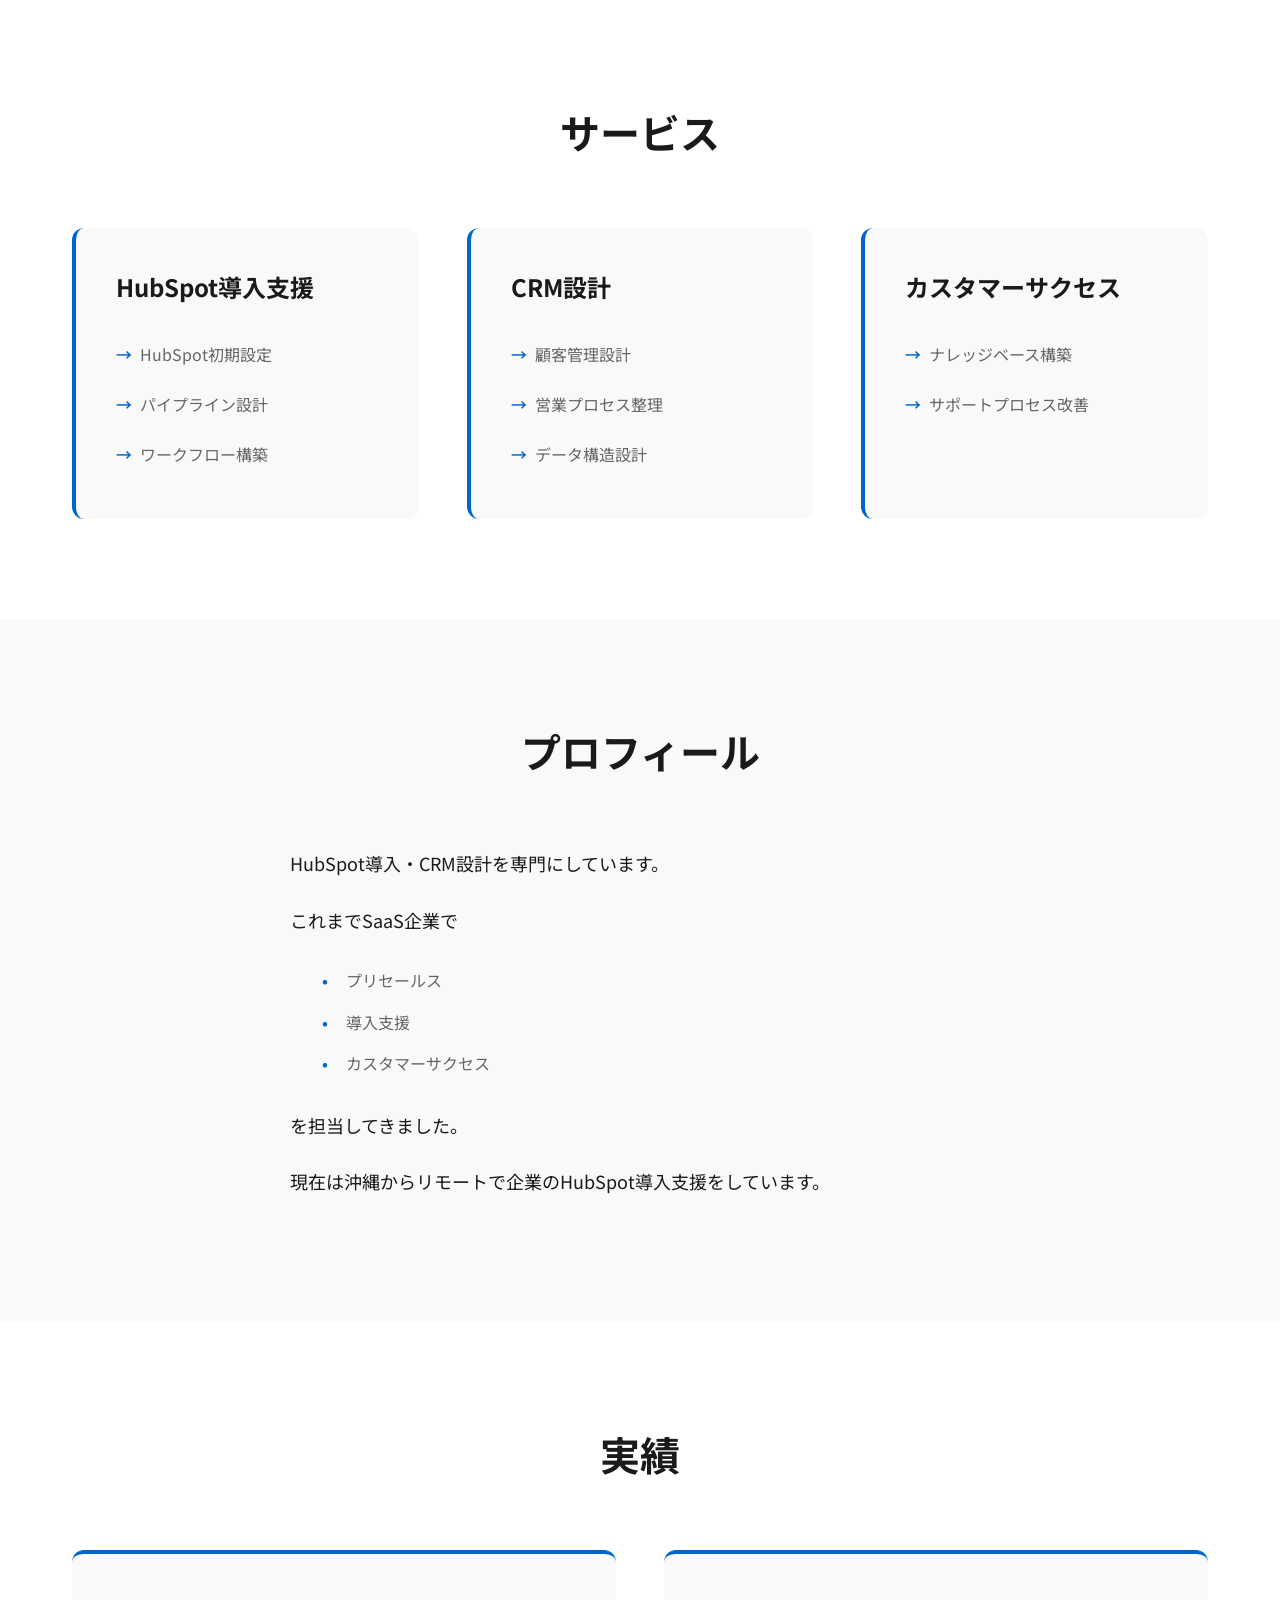
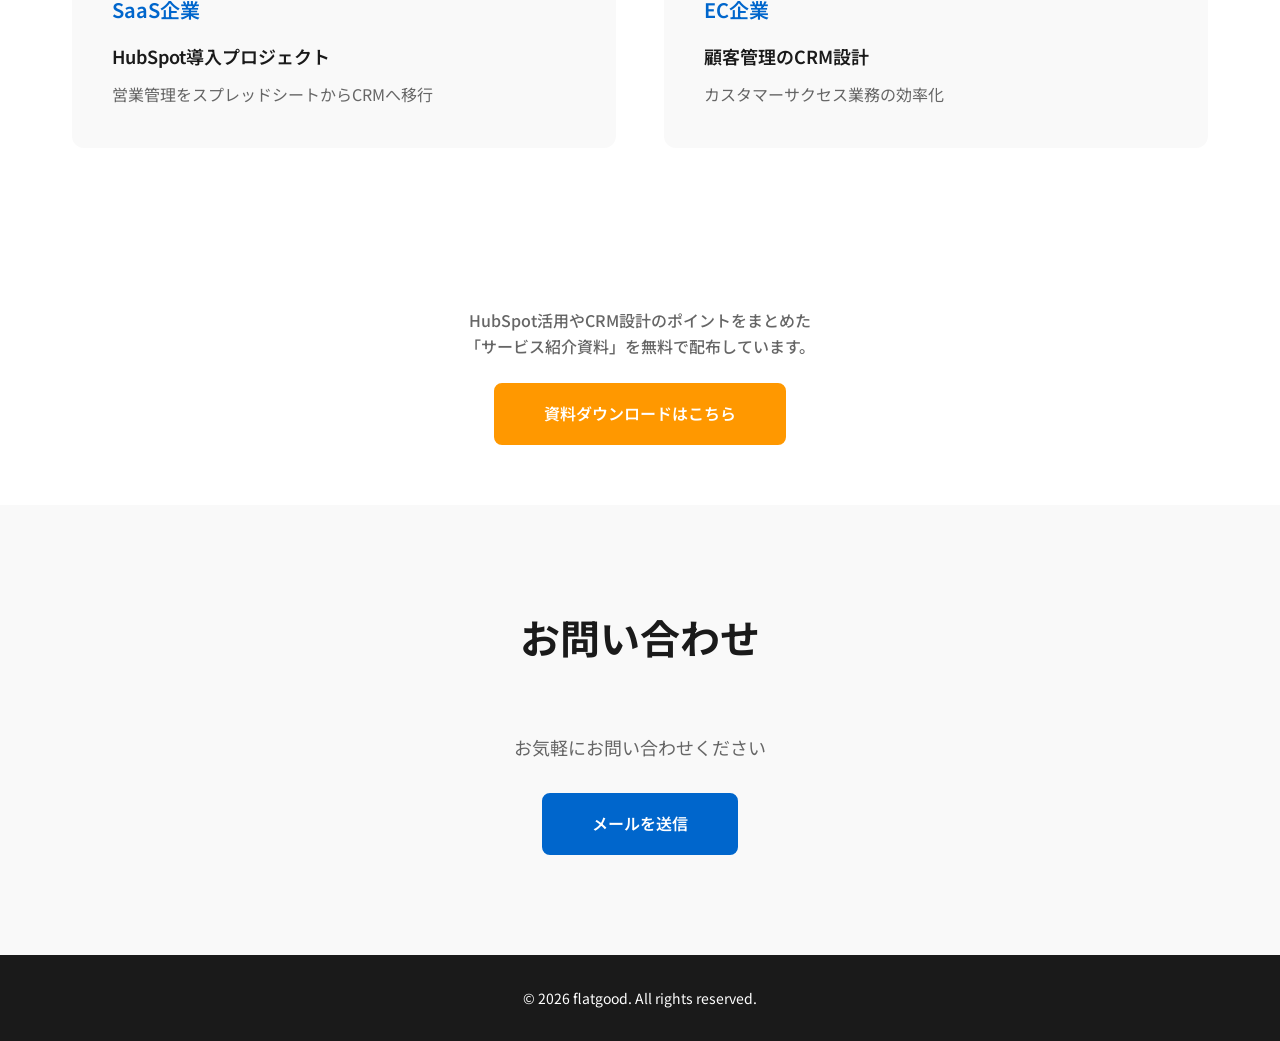
==== index.html @ 21456bd7 "Update index.html" ====
<!DOCTYPE html>
<html lang="ja">
<head>
    <meta charset="UTF-8">
    <meta name="viewport" content="width=device-width, initial-scale=1.0">
    <title>HubSpot導入・CRM設計 | flatgood</title>
    <meta name="description" content="沖縄からリモートでHubSpot導入やCRM設計を支援しています。">
    <link rel="preconnect" href="https://fonts.googleapis.com">
    <link rel="preconnect" href="https://fonts.gstatic.com" crossorigin>
    <link href="https://fonts.googleapis.com/css2?family=Noto+Sans+JP:wght@400;500;600;700&display=swap" rel="stylesheet">
    <link rel="stylesheet" href="style.css">

    <script async src="https://www.googletagmanager.com/gtag/js?id=G-Q3LRT0KNZ6"></script>
    <script>
        window.dataLayer = window.dataLayer || [];
        function gtag(){dataLayer.push(arguments);}
        gtag('js', new Date());
        gtag('config', 'G-Q3LRT0KNZ6');
    </script>

    <script type="text/javascript" id="hs-script-loader" async defer src="//js.hs-scripts.com/51009495.js"></script>
    </head>

<body>

    <section class="services" id="services">
        <div class="container">
            <h2>サービス</h2>
            <div class="services-grid">
                <div class="service-card">
                    <h3>HubSpot導入支援</h3>
                    <ul>
                        <li>HubSpot初期設定</li>
                        <li>パイプライン設計</li>
                        <li>ワークフロー構築</li>
                    </ul>
                </div>
                <div class="service-card">
                    <h3>CRM設計</h3>
                    <ul>
                        <li>顧客管理設計</li>
                        <li>営業プロセス整理</li>
                        <li>データ構造設計</li>
                    </ul>
                </div>
                <div class="service-card">
                    <h3>カスタマーサクセス</h3>
                    <ul>
                        <li>ナレッジベース構築</li>
                        <li>サポートプロセス改善</li>
                    </ul>
                </div>
            </div>
        </div>
    </section>

    <section class="profile" id="profile">
        <div class="container">
            <h2>プロフィール</h2>
            <div class="profile-content">
                <p>HubSpot導入・CRM設計を専門にしています。</p>
                <p>これまでSaaS企業で</p>
                <ul class="profile-list">
                    <li>プリセールス</li>
                    <li>導入支援</li>
                    <li>カスタマーサクセス</li>
                </ul>
                <p>を担当してきました。</p>
                <p>現在は沖縄からリモートで企業のHubSpot導入支援をしています。</p>
            </div>
        </div>
    </section>

    <section class="results" id="results">
        <div class="container">
            <h2>実績</h2>
            <div class="results-grid">
                <div class="result-card">
                    <h3>SaaS企業</h3>
                    <p class="result-title">HubSpot導入プロジェクト</p>
                    <p class="result-description">営業管理をスプレッドシートからCRMへ移行</p>
                </div>
                <div class="result-card">
                    <h3>EC企業</h3>
                    <p class="result-title">顧客管理のCRM設計</p>
                    <p class="result-description">カスタマーサクセス業務の効率化</p>
                </div>
            </div>
        </div>
    </section>

    <section class="download-section">
        <div class="container" style="text-align: center;">
            <p style="margin-bottom: 24px; color: var(--text-light); font-weight: 500;">
                HubSpot活用やCRM設計のポイントをまとめた<br>
                「サービス紹介資料」を無料で配布しています。
            </p>
            <a href="https://hubs.ly/Q04679Tb0" class="download-button">
                資料ダウンロードはこちら
            </a>
        </div>
    </section> 

    <section class="contact" id="contact">
        <div class="container">
            <h2>お問い合わせ</h2>
            <p>お気軽にお問い合わせください</p>
            <a href="mailto:contact@flatgood.biz" class="contact-button">メールを送信</a>
        </div>
    </section>

    <footer class="footer">
        <div class="container">
            <p>&copy; 2026 flatgood. All rights reserved.</p>
        </div>
    </footer>

    <script src="script.js"></script>
</body>
</html>
---- style.css ----
* {
    margin: 0;
    padding: 0;
    box-sizing: border-box;
}

:root {
    --primary-color: #0066cc;
    --primary-dark: #0052a3;
    --text-dark: #1a1a1a;
    --text-light: #666666;
    --bg-light: #f9f9f9;
    --border-color: #e5e5e5;
    --spacing-unit: 1rem;
}

html {
    scroll-behavior: smooth;
}

body {
    font-family: 'Noto Sans JP', sans-serif;
    color: var(--text-dark);
    background-color: #ffffff;
    line-height: 1.6;
}

.container {
    max-width: 1200px;
    margin: 0 auto;
    padding: 0 2rem;
}

/* Hero Section */
.hero {
    padding: 120px 0;
    text-align: center;
    background: linear-gradient(135deg, #f9f9f9 0%, #ffffff 100%);
}

.hero-title {
    font-size: 3.5rem;
    font-weight: 700;
    margin-bottom: 1rem;
    line-height: 1.2;
    color: var(--text-dark);
}

.hero-subtitle {
    font-size: 1.25rem;
    color: var(--primary-color);
    font-weight: 600;
    margin-bottom: 1.5rem;
}

.hero-description {
    font-size: 1.125rem;
    color: var(--text-light);
    margin-bottom: 3rem;
    max-width: 600px;
    margin-left: auto;
    margin-right: auto;
}

.cta-button {
    display: inline-block;
    padding: 16px 48px;
    background-color: var(--primary-color);
    color: #ffffff;
    text-decoration: none;
    border-radius: 8px;
    font-weight: 600;
    font-size: 1rem;
    transition: all 0.3s ease;
    border: 2px solid var(--primary-color);
}

.cta-button:hover {
    background-color: var(--primary-dark);
    border-color: var(--primary-dark);
    transform: translateY(-2px);
    box-shadow: 0 8px 16px rgba(0, 102, 204, 0.2);
}

/* Services Section */
.services {
    padding: 100px 0;
    background-color: #ffffff;
}

.services h2,
.profile h2,
.results h2,
.contact h2 {
    font-size: 2.5rem;
    font-weight: 700;
    margin-bottom: 4rem;
    text-align: center;
    color: var(--text-dark);
}

.services-grid {
    display: grid;
    grid-template-columns: repeat(auto-fit, minmax(300px, 1fr));
    gap: 3rem;
}

.service-card {
    padding: 2.5rem;
    background-color: var(--bg-light);
    border-radius: 12px;
    border-left: 4px solid var(--primary-color);
    transition: all 0.3s ease;
}

.service-card:hover {
    box-shadow: 0 12px 24px rgba(0, 102, 204, 0.1);
    transform: translateY(-4px);
}

.service-card h3 {
    font-size: 1.5rem;
    margin-bottom: 1.5rem;
    color: var(--text-dark);
}

.service-card ul {
    list-style: none;
}

.service-card li {
    padding: 0.75rem 0;
    color: var(--text-light);
    padding-left: 1.5rem;
    position: relative;
}

.service-card li:before {
    content: "→";
    position: absolute;
    left: 0;
    color: var(--primary-color);
    font-weight: 600;
}

/* Profile Section */
.profile {
    padding: 100px 0;
    background-color: var(--bg-light);
}

.profile-content {
    max-width: 700px;
    margin: 0 auto;
}

.profile-content p {
    font-size: 1.125rem;
    margin-bottom: 1.5rem;
    line-height: 1.8;
    color: var(--text-dark);
}

.profile-list {
    list-style: none;
    margin: 1.5rem 0;
    padding-left: 2rem;
}

.profile-list li {
    padding: 0.5rem 0;
    color: var(--text-light);
    position: relative;
    padding-left: 1.5rem;
}

.profile-list li:before {
    content: "•";
    position: absolute;
    left: 0;
    color: var(--primary-color);
    font-weight: 600;
}

/* Results Section */
.results {
    padding: 100px 0;
    background-color: #ffffff;
}

.results-grid {
    display: grid;
    grid-template-columns: repeat(auto-fit, minmax(300px, 1fr));
    gap: 3rem;
}

.result-card {
    padding: 2.5rem;
    background-color: var(--bg-light);
    border-radius: 12px;
    border-top: 4px solid var(--primary-color);
    transition: all 0.3s ease;
}

.result-card:hover {
    box-shadow: 0 12px 24px rgba(0, 102, 204, 0.1);
    transform: translateY(-4px);
}

.result-card h3 {
    font-size: 1.25rem;
    margin-bottom: 1rem;
    color: var(--primary-color);
    font-weight: 600;
}

.result-title {
    font-size: 1.125rem;
    font-weight: 600;
    margin-bottom: 0.75rem;
    color: var(--text-dark);
}

.result-description {
    color: var(--text-light);
    font-size: 1rem;
}

/* Contact Section */
.contact {
    padding: 100px 0;
    background-color: var(--bg-light);
    text-align: center;
}

.contact p {
    font-size: 1.125rem;
    margin-bottom: 2rem;
    color: var(--text-light);
}

.contact-button {
    display: inline-block;
    padding: 16px 48px;
    background-color: var(--primary-color);
    color: #ffffff;
    text-decoration: none;
    border-radius: 8px;
    font-weight: 600;
    font-size: 1rem;
    transition: all 0.3s ease;
    border: 2px solid var(--primary-color);
}

.contact-button:hover {
    background-color: var(--primary-dark);
    border-color: var(--primary-dark);
    transform: translateY(-2px);
    box-shadow: 0 8px 16px rgba(0, 102, 204, 0.2);
}

/* Footer */
.footer {
    padding: 2rem 0;
    background-color: var(--text-dark);
    color: #ffffff;
    text-align: center;
    font-size: 0.875rem;
}

/* Responsive Design */
@media (max-width: 768px) {
    .hero-title {
        font-size: 2.5rem;
    }

    .hero-subtitle {
        font-size: 1rem;
    }

    .hero-description {
        font-size: 1rem;
    }

    .hero {
        padding: 80px 0;
    }

    .services h2,
    .profile h2,
    .results h2,
    .contact h2 {
        font-size: 2rem;
    }

    .services,
    .profile,
    .results,
    .contact {
        padding: 60px 0;
    }

    .services-grid,
    .results-grid {
        gap: 2rem;
    }

    .service-card,
    .result-card {
        padding: 2rem;
    }

    .container {
        padding: 0 1.5rem;
    }
}

@media (max-width: 480px) {
    .hero-title {
        font-size: 2rem;
    }

    .hero-subtitle {
        font-size: 0.9rem;
    }

    .hero-description {
        font-size: 0.95rem;
    }

    .cta-button,
    .contact-button {
        padding: 14px 32px;
        font-size: 0.95rem;
    }

    .services h2,
    .profile h2,
    .results h2,
    .contact h2 {
        font-size: 1.75rem;
    }

    .services-grid,
    .results-grid {
        grid-template-columns: 1fr;
        gap: 1.5rem;
    }

    .service-card h3,
    .result-card h3 {
        font-size: 1.25rem;
    }

    .hero {
        padding: 60px 0;
    }

    .services,
    .profile,
    .results,
    .contact {
        padding: 40px 0;
    }

    .container {
        padding: 0 1rem;
    }
}
/* --- 既存のコードの末尾、不要な } を消して以下に差し替え --- */

.download-section {
    padding: 60px 0;
    background-color: #ffffff; /* 実績セクション(白)と揃える、または var(--bg-light) で色を変えてもOK */
    text-align: center;
}

.download-button {
    display: inline-block;
    padding: 16px 48px;
    background-color: #ff9800; /* HubSpotカラーのオレンジ */
    color: #ffffff;
    text-decoration: none;
    border-radius: 8px; /* 他のボタンと共通の角丸 */
    font-weight: 600;
    font-size: 1rem;
    transition: all 0.3s ease;
    border: 2px solid #ff9800;
}

.download-button:hover {
    background-color: #e68900;
    border-color: #e68900;
    transform: translateY(-2px);
    box-shadow: 0 8px 16px rgba(255, 152, 0, 0.2);
}

/* 最後の閉じカッコがないことを確認してください */
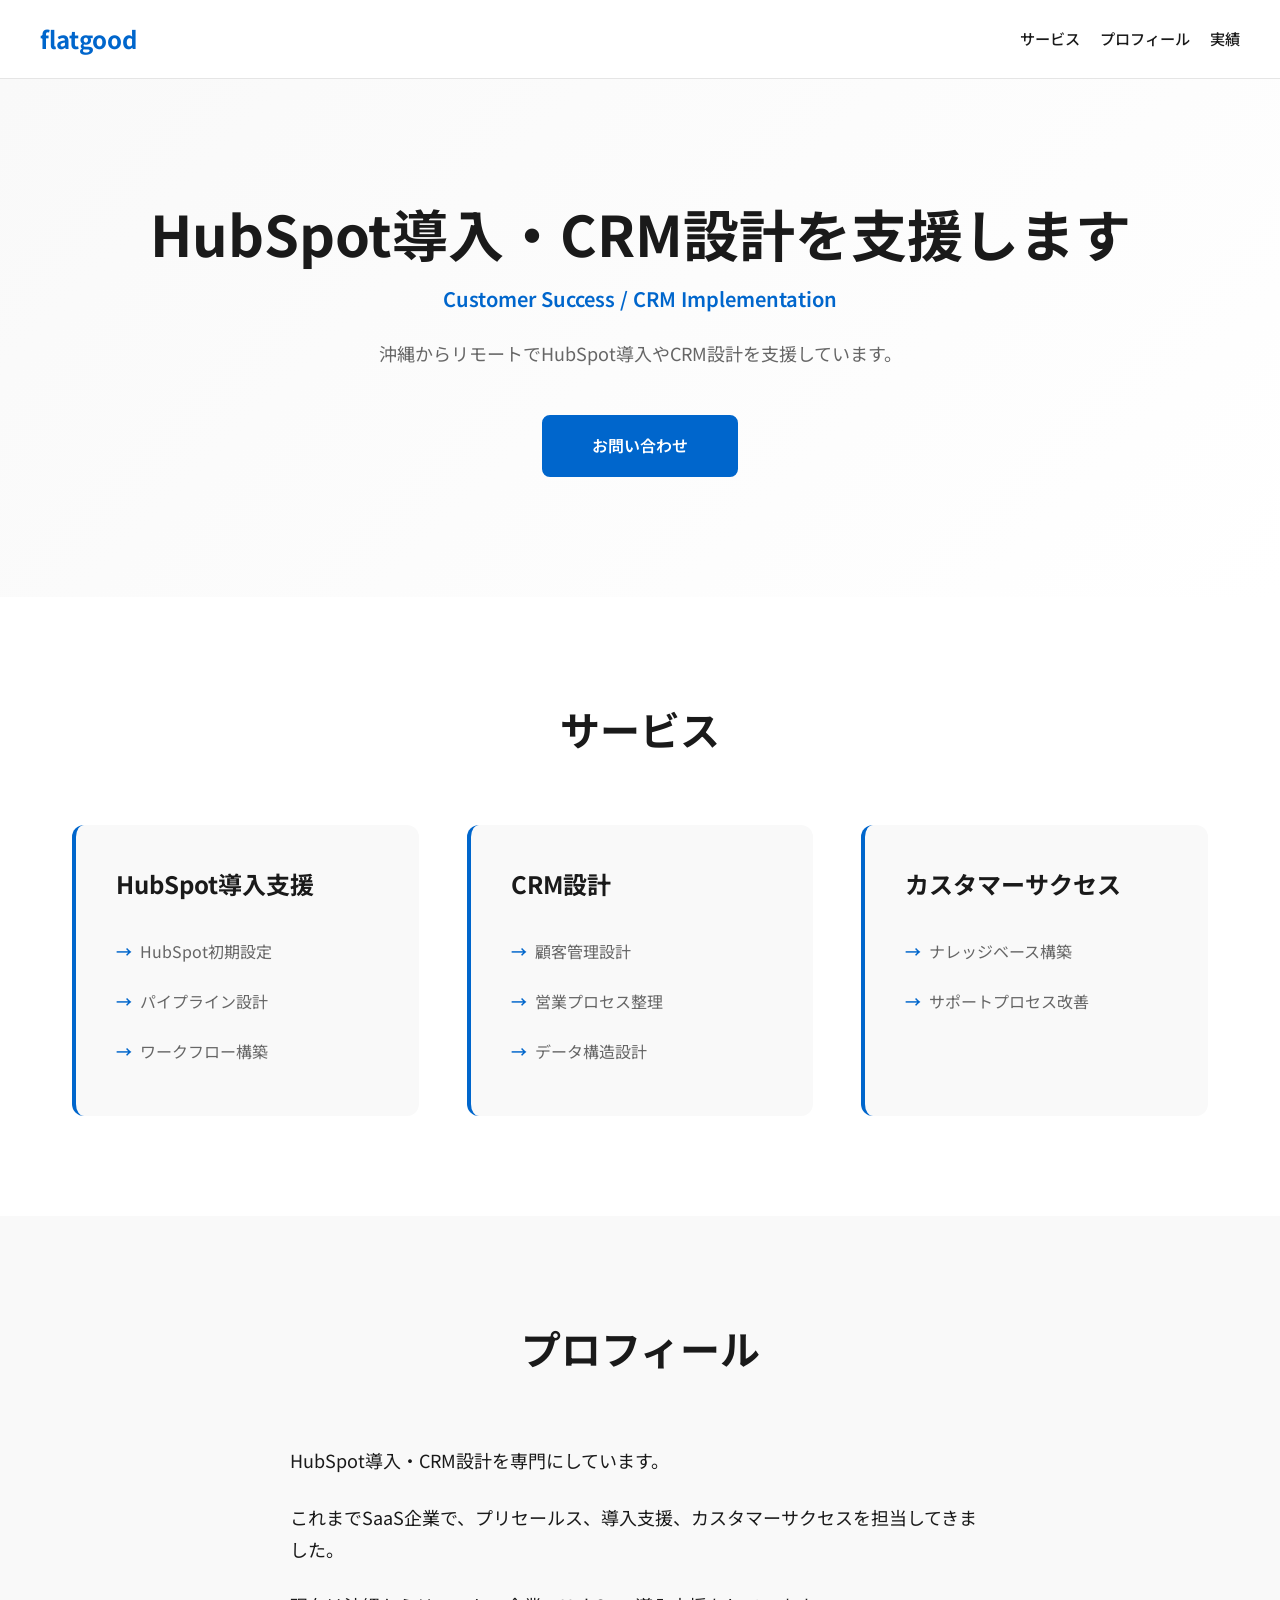
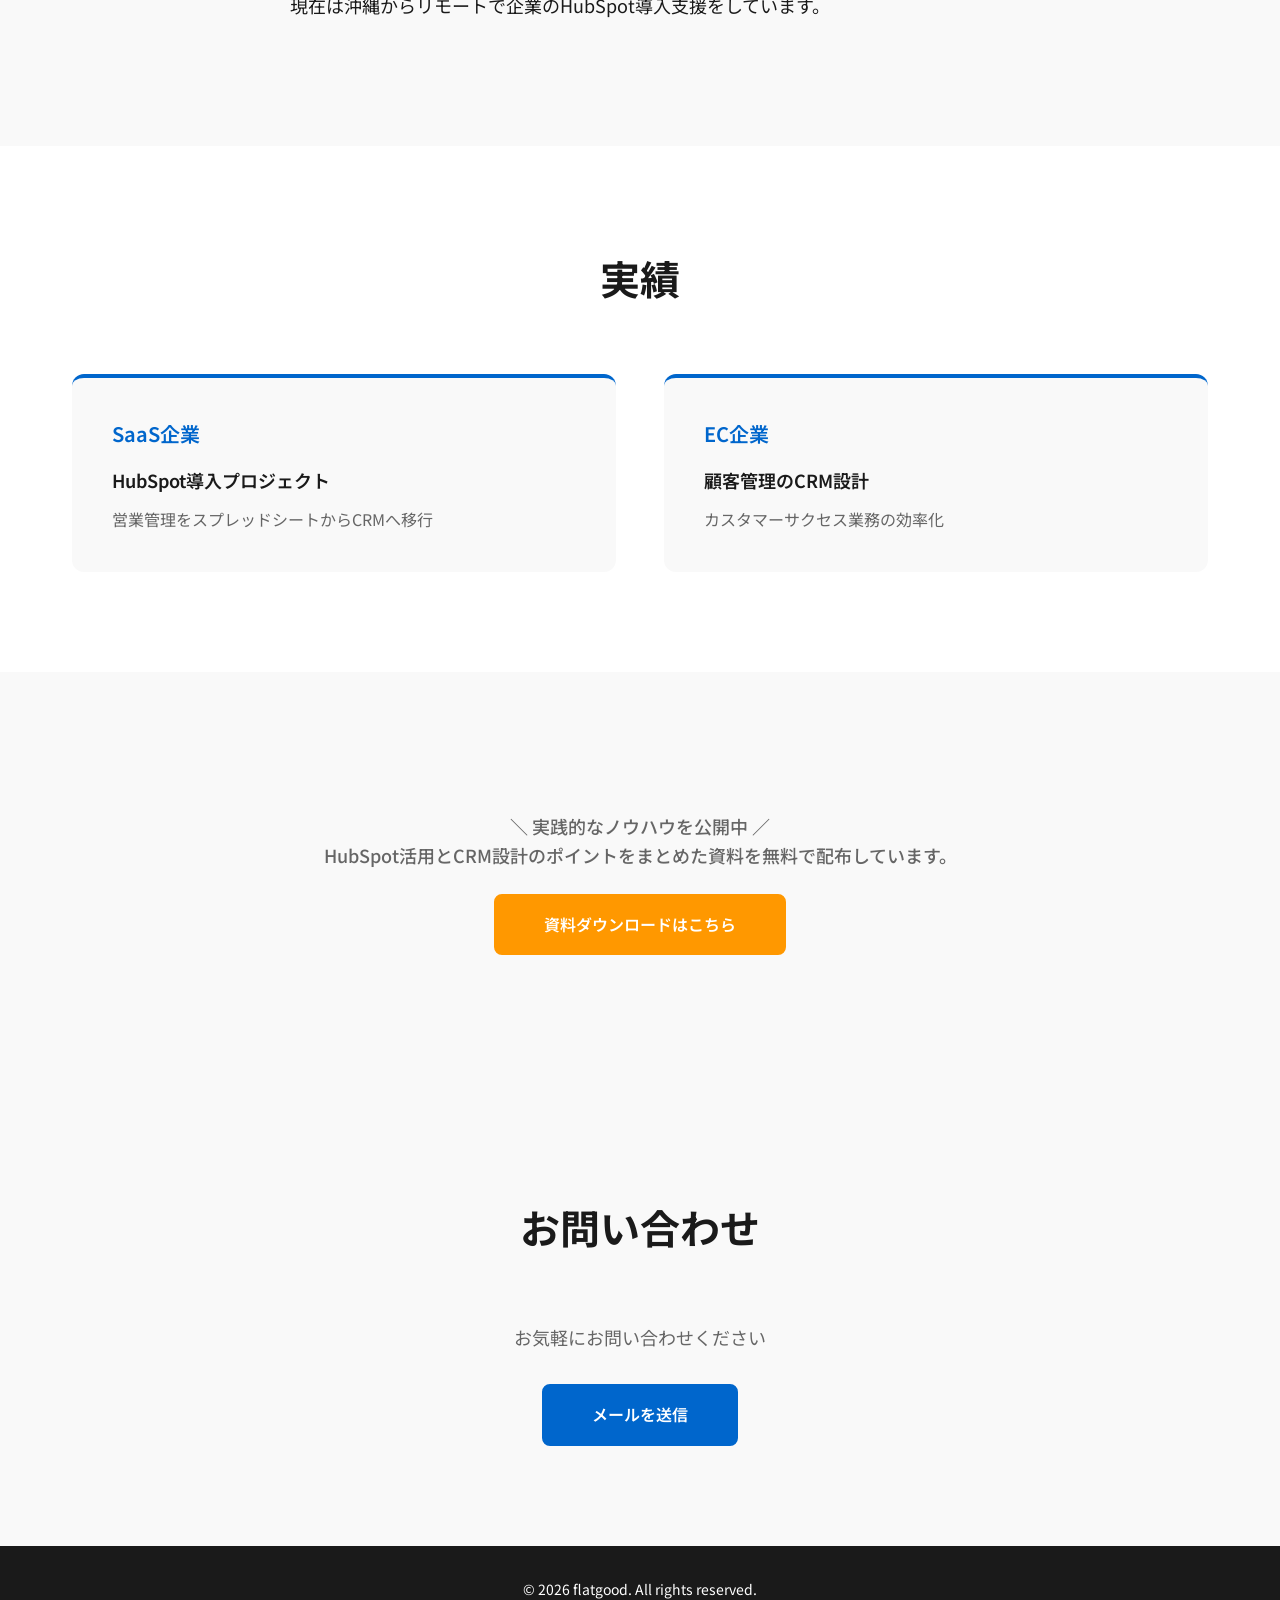
==== commit 5cf54969: "Update index.html" ====
--- a/index.html
+++ b/index.html
@@ -19,9 +19,30 @@
     </script>
 
     <script type="text/javascript" id="hs-script-loader" async defer src="//js.hs-scripts.com/51009495.js"></script>
-    </head>
+</head>
 
 <body>
+    <header class="header">
+        <div class="container" style="display: flex; justify-content: space-between; align-items: center; padding: 20px 0;">
+            <div class="logo" style="font-size: 1.5rem; font-weight: 700; color: var(--primary-color);">flatgood</div>
+            <nav>
+                <ul style="list-style: none; display: flex; gap: 20px;">
+                    <li><a href="#services" style="text-decoration: none; color: var(--text-dark);">サービス</a></li>
+                    <li><a href="#profile" style="text-decoration: none; color: var(--text-dark);">プロフィール</a></li>
+                    <li><a href="#results" style="text-decoration: none; color: var(--text-dark);">実績</a></li>
+                </ul>
+            </nav>
+        </div>
+    </header>
+
+    <section class="hero">
+        <div class="container">
+            <h1 class="hero-title">HubSpot導入・CRM設計を支援します</h1>
+            <p class="hero-subtitle">Customer Success / CRM Implementation</p>
+            <p class="hero-description">沖縄からリモートでHubSpot導入やCRM設計を支援しています。</p>
+            <a href="#contact" class="cta-button">お問い合わせ</a>
+        </div>
+    </section>
 
     <section class="services" id="services">
         <div class="container">
@@ -59,13 +80,7 @@
             <h2>プロフィール</h2>
             <div class="profile-content">
                 <p>HubSpot導入・CRM設計を専門にしています。</p>
-                <p>これまでSaaS企業で</p>
-                <ul class="profile-list">
-                    <li>プリセールス</li>
-                    <li>導入支援</li>
-                    <li>カスタマーサクセス</li>
-                </ul>
-                <p>を担当してきました。</p>
+                <p>これまでSaaS企業で、プリセールス、導入支援、カスタマーサクセスを担当してきました。</p>
                 <p>現在は沖縄からリモートで企業のHubSpot導入支援をしています。</p>
             </div>
         </div>
@@ -90,10 +105,10 @@
     </section>
 
     <section class="download-section">
-        <div class="container" style="text-align: center;">
-            <p style="margin-bottom: 24px; color: var(--text-light); font-weight: 500;">
-                HubSpot活用やCRM設計のポイントをまとめた<br>
-                「サービス紹介資料」を無料で配布しています。
+        <div class="container" style="text-align: center; padding: 60px 0;">
+            <p style="margin-bottom: 24px; color: var(--text-light); font-weight: 500; font-size: 1.125rem;">
+                ＼ 実践的なノウハウを公開中 ／<br>
+                HubSpot活用とCRM設計のポイントをまとめた資料を無料で配布しています。
             </p>
             <a href="https://hubs.ly/Q04679Tb0" class="download-button">
                 資料ダウンロードはこちら
@@ -116,5 +131,15 @@
     </footer>
 
     <script src="script.js"></script>
+
+
+    <script charset="utf-8" type="text/javascript" src="//js.hsforms.net/forms/embed/v2.js"></script>
+<script>
+  hbspt.forms.create({
+    portalId: "51009495",
+    formId: "f69c44d0-91b7-401c-a833-9a2db14966fa",
+    region: "na1"
+  });
+</script>
 </body>
 </html>
--- a/style.css
+++ b/style.css
@@ -395,4 +395,98 @@
     box-shadow: 0 8px 16px rgba(255, 152, 0, 0.2);
 }
 
+/* --- 既存のスタイルを維持しつつ、以下を追記・調整 --- */
+
+/* Header Styles */
+.header {
+    background-color: #ffffff;
+    border-bottom: 1px solid var(--border-color);
+    position: sticky;
+    top: 0;
+    z-index: 1000;
+}
+
+.header .container {
+    display: flex;
+    justify-content: space-between;
+    align-items: center;
+    padding: 1rem 2rem;
+}
+
+.header nav ul {
+    list-style: none;
+    display: flex;
+    gap: 2rem;
+}
+
+.header nav a {
+    text-decoration: none;
+    color: var(--text-dark);
+    font-weight: 500;
+    font-size: 0.95rem;
+    transition: color 0.3s ease;
+}
+
+.header nav a:hover {
+    color: var(--primary-color);
+}
+
+/* Download Section Styles */
+.download-section {
+    padding: 80px 0;
+    background-color: var(--bg-light); /* Contactの前なので背景色を変えてメリハリをつける */
+    text-align: center;
+}
+
+.download-text {
+    margin-bottom: 2rem;
+    color: var(--text-dark);
+    font-size: 1.125rem;
+    line-height: 1.8;
+}
+
+.download-text span {
+    display: block;
+    color: var(--primary-color);
+    font-weight: 700;
+    font-size: 0.9rem;
+    margin-bottom: 0.5rem;
+}
+
+.download-button {
+    display: inline-block;
+    padding: 16px 48px;
+    background-color: #ff9800; /* HubSpotをイメージしたアクセントカラー */
+    color: #ffffff;
+    text-decoration: none;
+    border-radius: 8px;
+    font-weight: 600;
+    font-size: 1rem;
+    transition: all 0.3s ease;
+    border: 2px solid #ff9800;
+}
+
+.download-button:hover {
+    background-color: #e68900;
+    border-color: #e68900;
+    transform: translateY(-2px);
+    box-shadow: 0 8px 16px rgba(255, 152, 0, 0.2);
+}
+
+/* Responsive Adjustments */
+@media (max-width: 768px) {
+    .header .container {
+        flex-direction: column;
+        gap: 1rem;
+    }
+    
+    .header nav ul {
+        gap: 1rem;
+    }
+
+    .download-section {
+        padding: 60px 20px;
+    }
+}
+
 /* 最後の閉じカッコがないことを確認してください */
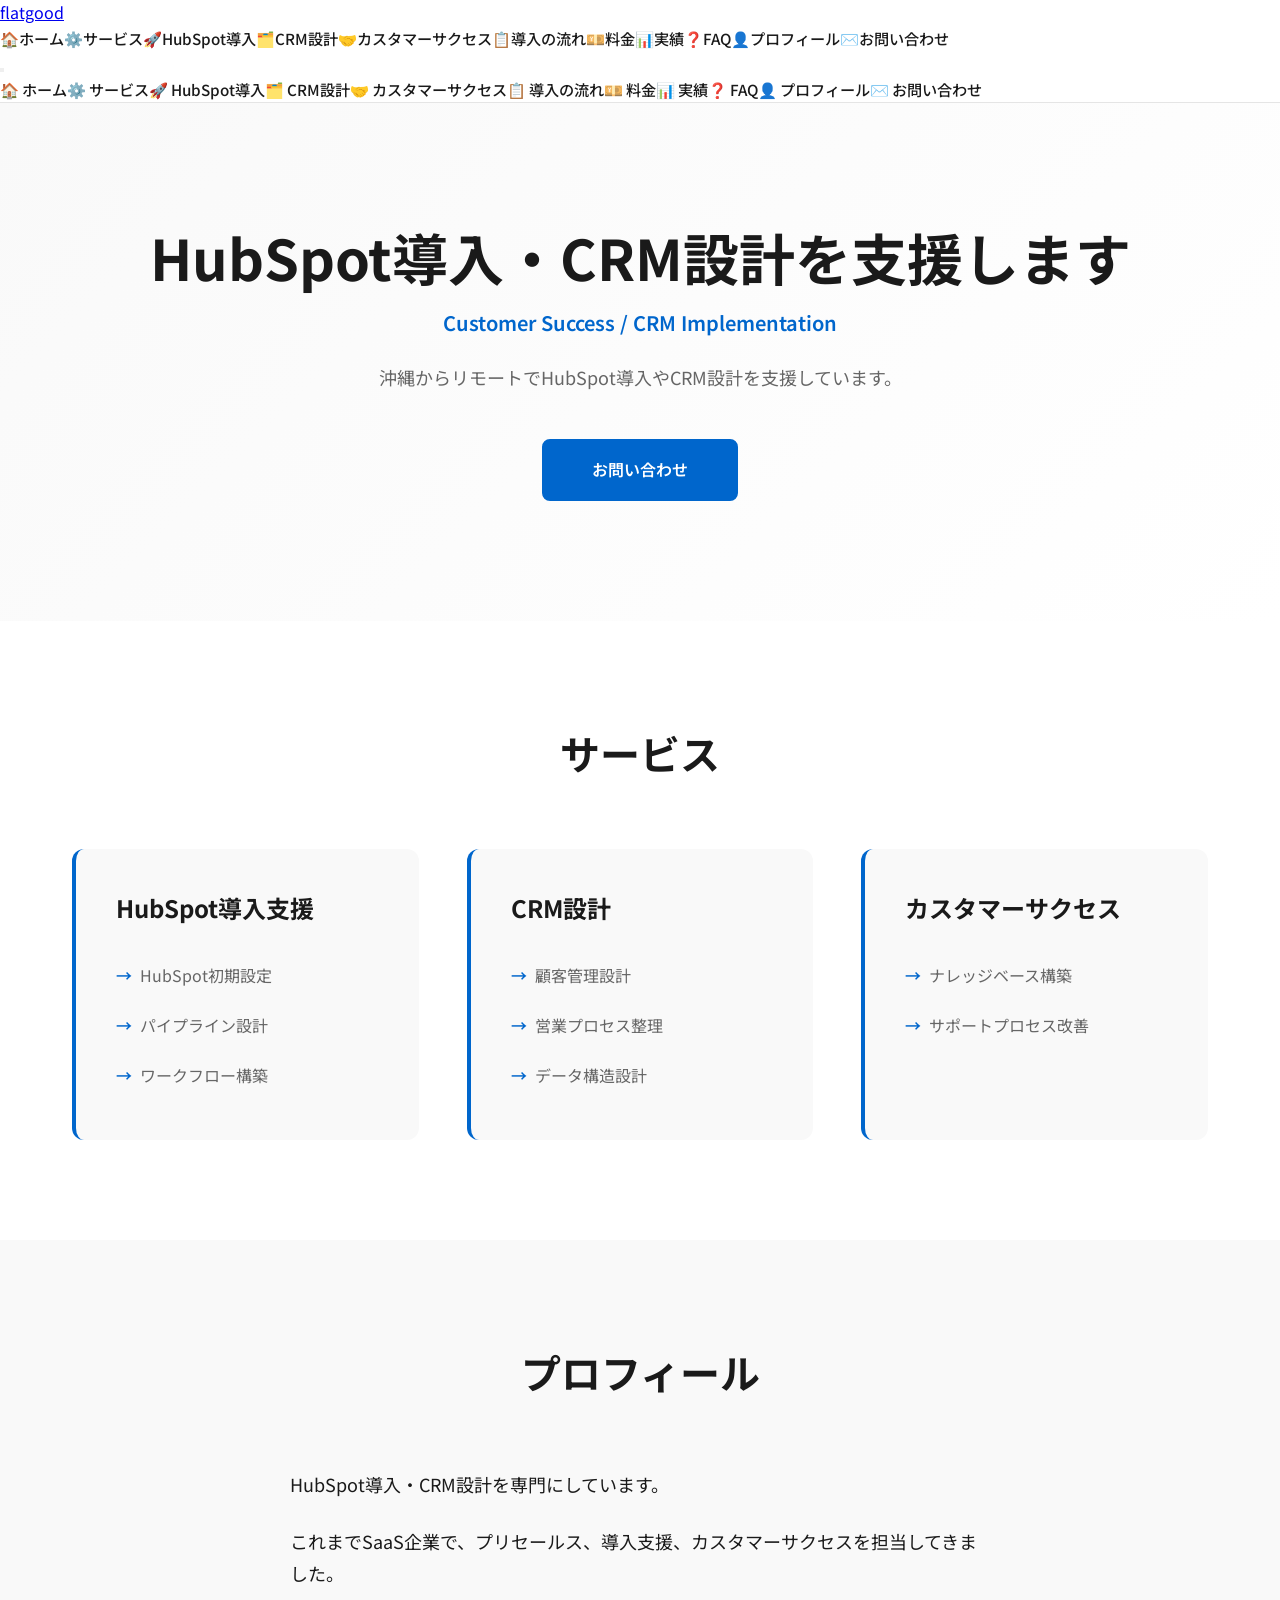
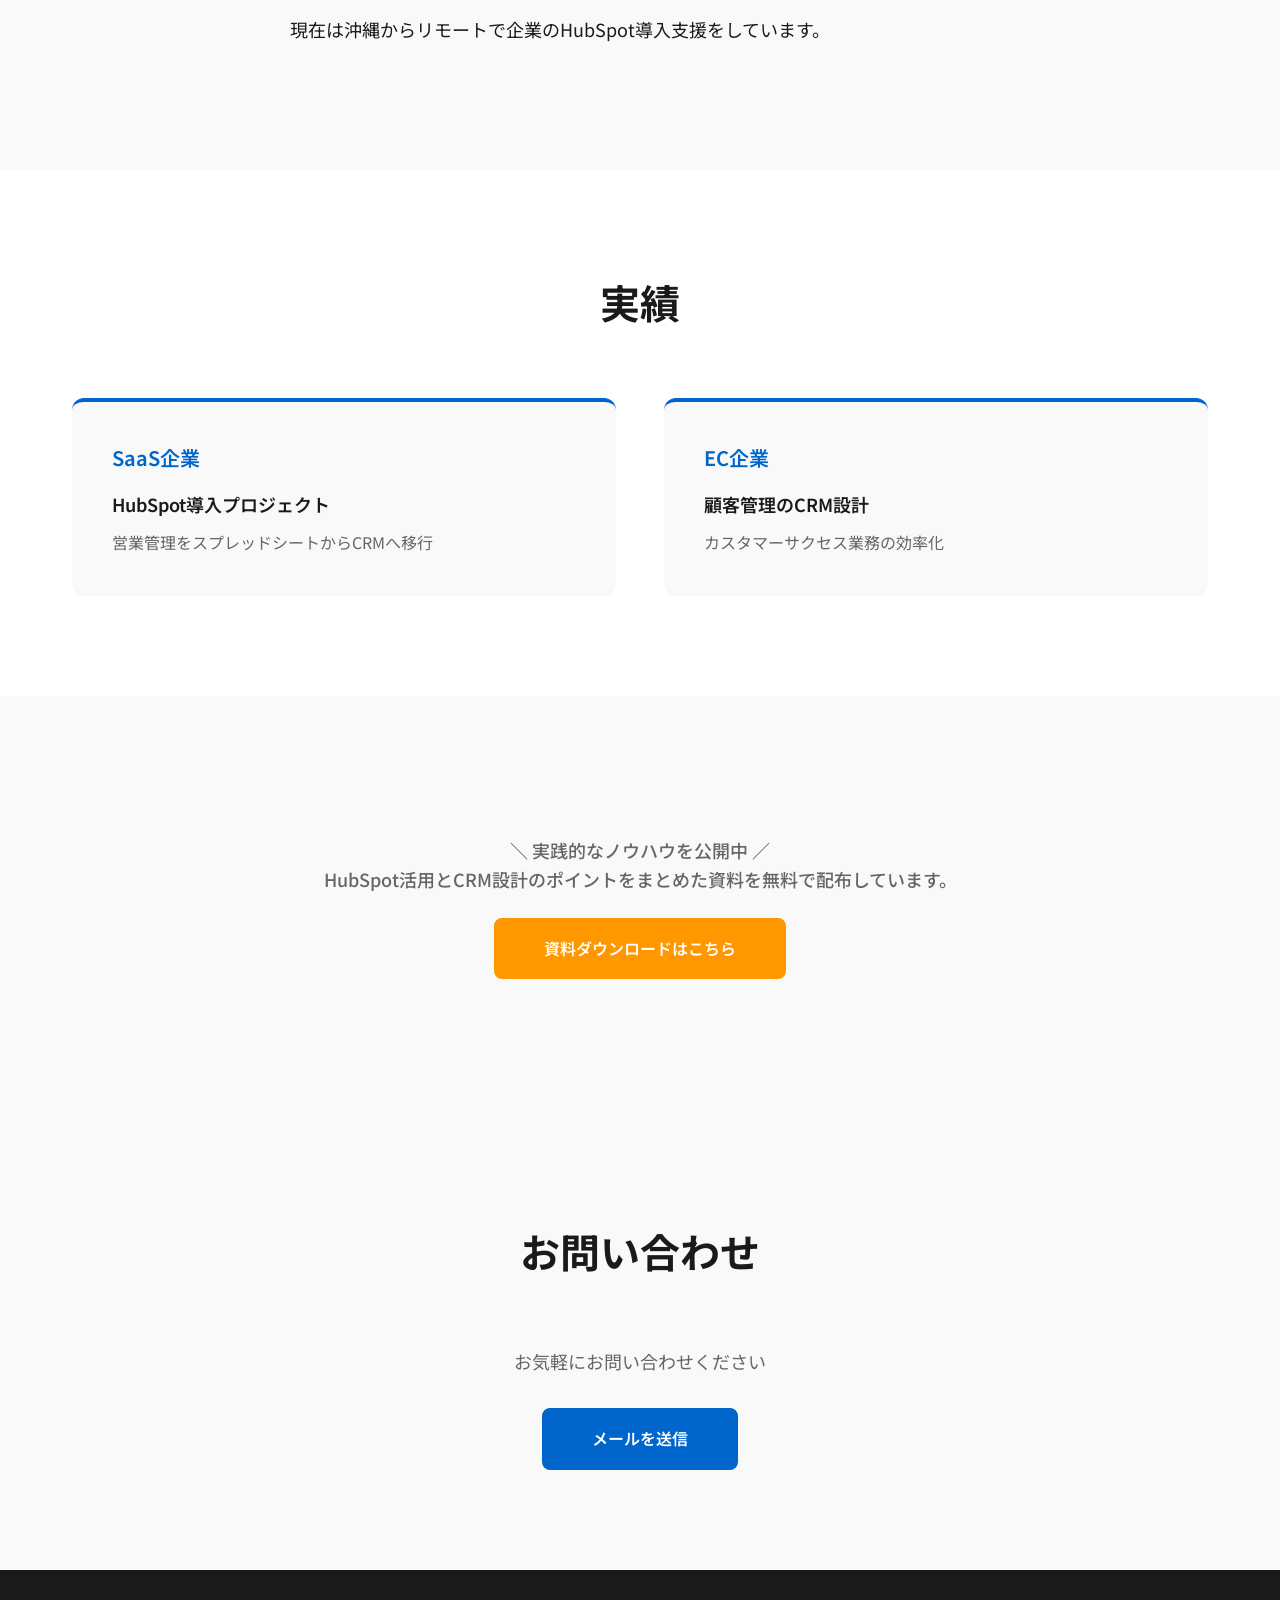
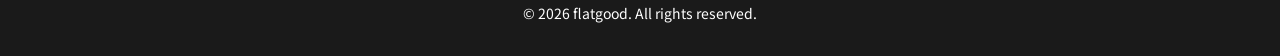
==== commit 0061e49b: "Rename index (5).html to index.html" ====
--- a/index.html
+++ b/index.html
@@ -17,30 +17,59 @@
         gtag('js', new Date());
         gtag('config', 'G-Q3LRT0KNZ6');
     </script>
+    <script type="text/javascript" id="hs-script-loader" async defer src="//js.hs-scripts.com/51009495.js"></script>
 
-    <script type="text/javascript" id="hs-script-loader" async defer src="//js.hs-scripts.com/51009495.js"></script>
+    <!-- index.html 専用: nav のリンク先を pages/ に合わせる -->
+    <script>
+    const NAV_ITEMS_TOP = [
+        { label: 'ホーム',             icon: '🏠', href: 'index.html' },
+        { label: 'サービス',           icon: '⚙️', href: 'pages/services.html' },
+        { label: 'HubSpot導入',        icon: '🚀', href: 'pages/hubspot.html' },
+        { label: 'CRM設計',            icon: '🗂️', href: 'pages/crm.html' },
+        { label: 'カスタマーサクセス',  icon: '🤝', href: 'pages/cs.html' },
+        { label: '導入の流れ',          icon: '📋', href: 'pages/flow.html' },
+        { label: '料金',               icon: '💴', href: 'pages/pricing.html' },
+        { label: '実績',               icon: '📊', href: 'pages/results.html' },
+        { label: 'FAQ',                icon: '❓', href: 'pages/faq.html' },
+        { label: 'プロフィール',        icon: '👤', href: 'pages/profile.html' },
+        { label: 'お問い合わせ',        icon: '✉️', href: 'pages/contact.html' },
+    ];
+    document.addEventListener('DOMContentLoaded', function () {
+        const currentPage = 'index.html';
+        const navLinks = NAV_ITEMS_TOP.map(item => {
+            const isActive = currentPage === item.href;
+            return `<a href="${item.href}" class="${isActive ? 'active' : ''}"><span class="nav-icon">${item.icon}</span>${item.label}</a>`;
+        }).join('');
+        const mobileLinks = NAV_ITEMS_TOP.map(item =>
+            `<a href="${item.href}">${item.icon} ${item.label}</a>`
+        ).join('');
+        document.querySelector('.header').innerHTML = `
+            <div class="header-inner">
+                <a href="index.html" class="logo">flatgood</a>
+                <nav class="nav">${navLinks}</nav>
+                <button class="hamburger" id="hamburger" aria-label="メニュー">
+                    <span></span><span></span><span></span>
+                </button>
+            </div>
+            <nav class="mobile-nav" id="mobileNav">${mobileLinks}</nav>
+        `;
+        document.getElementById('hamburger').addEventListener('click', function () {
+            this.classList.toggle('open');
+            document.getElementById('mobileNav').classList.toggle('open');
+        });
+    });
+    </script>
 </head>
 
 <body>
-    <header class="header">
-        <div class="container" style="display: flex; justify-content: space-between; align-items: center; padding: 20px 0;">
-            <div class="logo" style="font-size: 1.5rem; font-weight: 700; color: var(--primary-color);">flatgood</div>
-            <nav>
-                <ul style="list-style: none; display: flex; gap: 20px;">
-                    <li><a href="#services" style="text-decoration: none; color: var(--text-dark);">サービス</a></li>
-                    <li><a href="#profile" style="text-decoration: none; color: var(--text-dark);">プロフィール</a></li>
-                    <li><a href="#results" style="text-decoration: none; color: var(--text-dark);">実績</a></li>
-                </ul>
-            </nav>
-        </div>
-    </header>
+    <header class="header"></header>
 
     <section class="hero">
         <div class="container">
             <h1 class="hero-title">HubSpot導入・CRM設計を支援します</h1>
             <p class="hero-subtitle">Customer Success / CRM Implementation</p>
             <p class="hero-description">沖縄からリモートでHubSpot導入やCRM設計を支援しています。</p>
-            <a href="#contact" class="cta-button">お問い合わせ</a>
+            <a href="pages/contact.html" class="cta-button">お問い合わせ</a>
         </div>
     </section>
 
@@ -105,22 +134,20 @@
     </section>
 
     <section class="download-section">
-        <div class="container" style="text-align: center; padding: 60px 0;">
+        <div class="container" style="text-align:center; padding: 60px 0;">
             <p style="margin-bottom: 24px; color: var(--text-light); font-weight: 500; font-size: 1.125rem;">
                 ＼ 実践的なノウハウを公開中 ／<br>
                 HubSpot活用とCRM設計のポイントをまとめた資料を無料で配布しています。
             </p>
-            <a href="https://hubs.ly/Q04679Tb0" class="download-button">
-                資料ダウンロードはこちら
-            </a>
+            <a href="https://hubs.ly/Q04679Tb0" class="download-button">資料ダウンロードはこちら</a>
         </div>
-    </section> 
+    </section>
 
     <section class="contact" id="contact">
         <div class="container">
             <h2>お問い合わせ</h2>
             <p>お気軽にお問い合わせください</p>
-            <a href="mailto:contact@flatgood.biz" class="contact-button">メールを送信</a>
+            <a href="pages/contact.html" class="contact-button">メールを送信</a>
         </div>
     </section>
 
@@ -129,17 +156,5 @@
             <p>&copy; 2026 flatgood. All rights reserved.</p>
         </div>
     </footer>
-
-    <script src="script.js"></script>
-
-
-    <script charset="utf-8" type="text/javascript" src="//js.hsforms.net/forms/embed/v2.js"></script>
-<script>
-  hbspt.forms.create({
-    portalId: "51009495",
-    formId: "f69c44d0-91b7-401c-a833-9a2db14966fa",
-    region: "na1"
-  });
-</script>
 </body>
 </html>
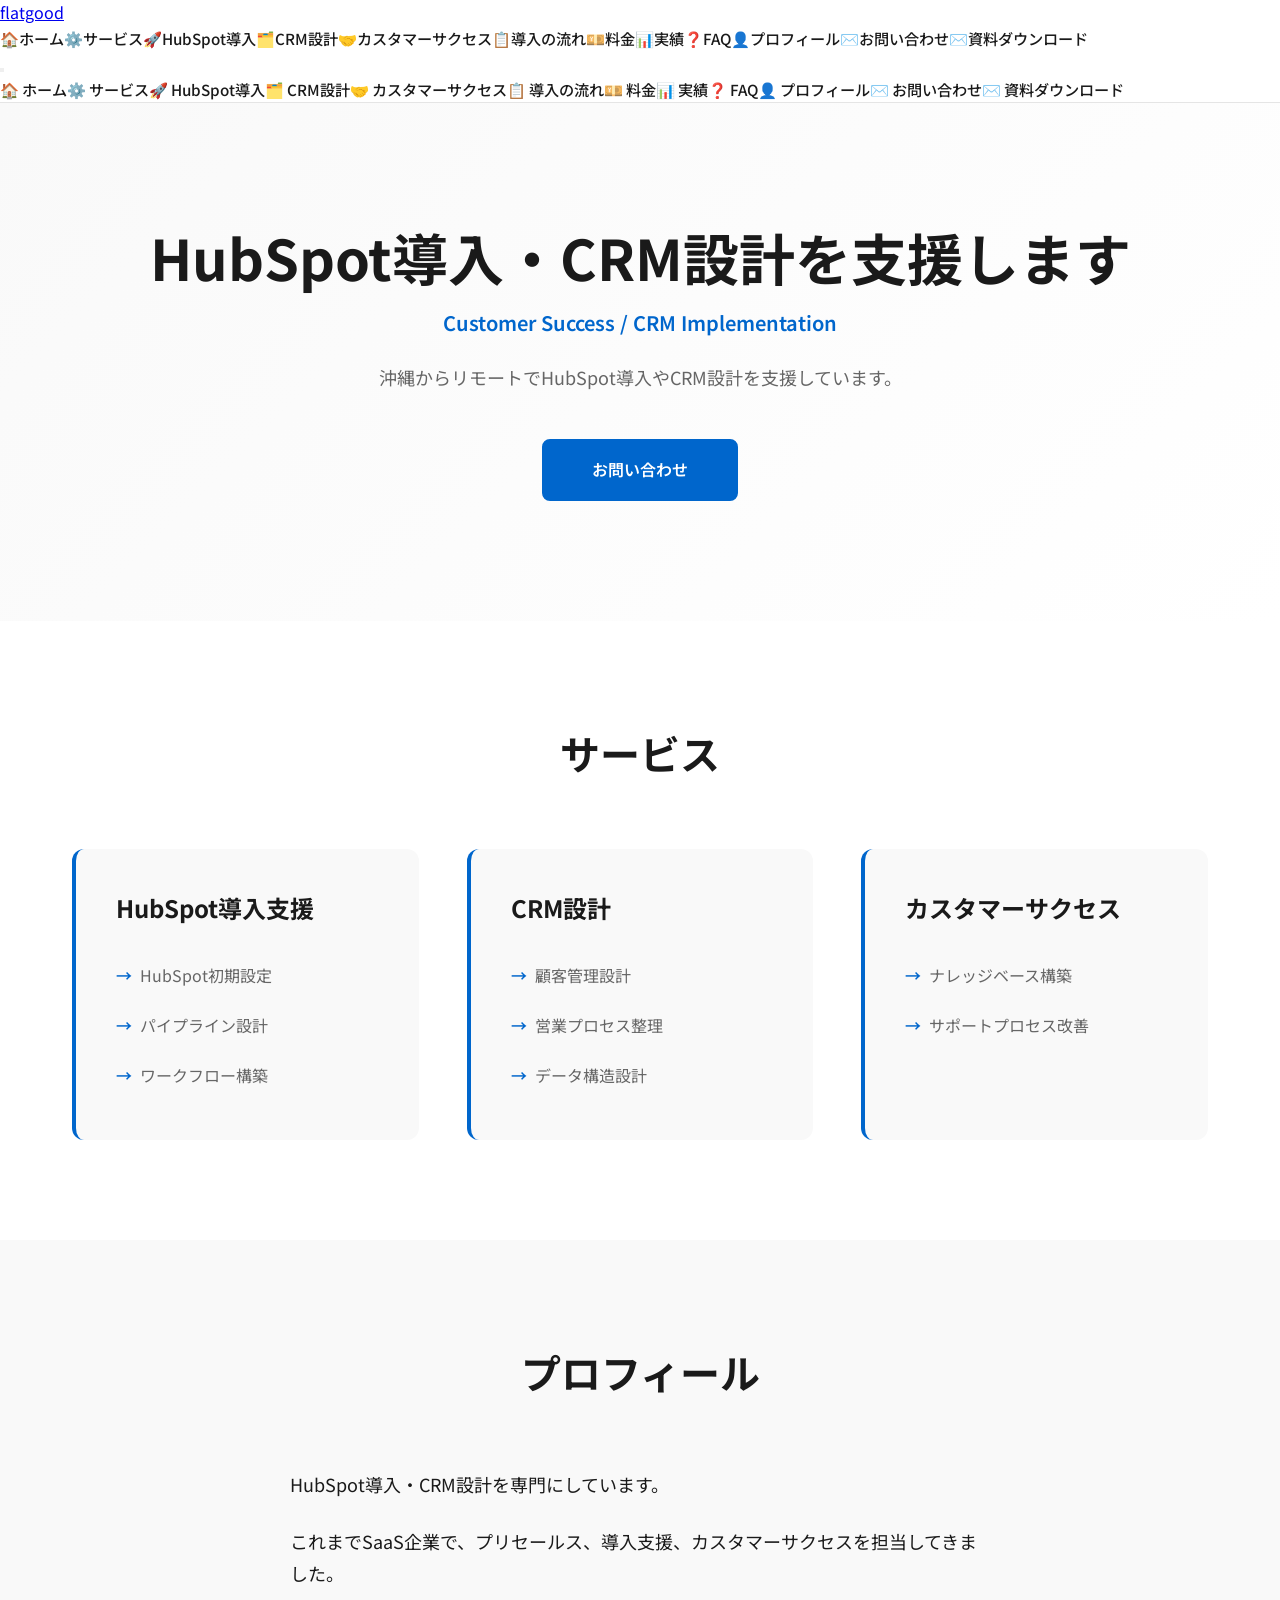
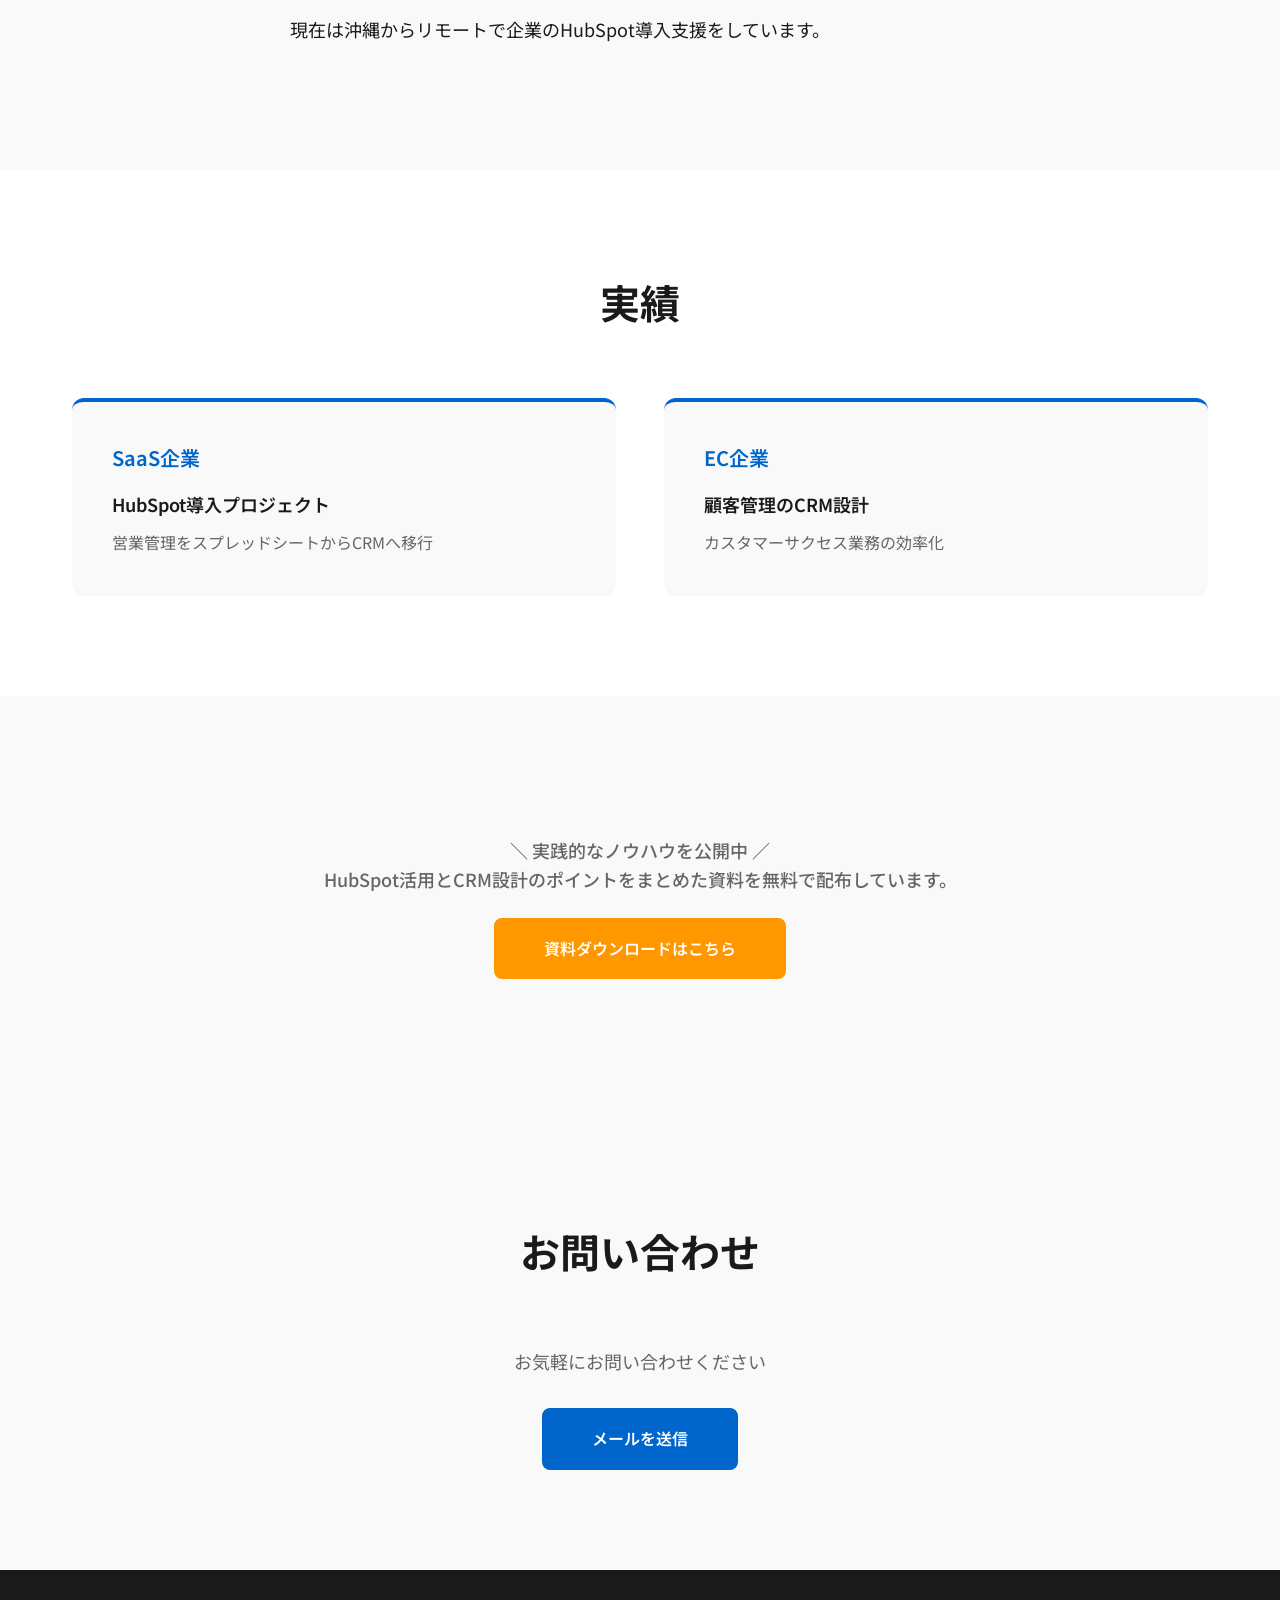
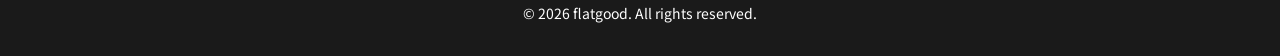
==== commit bb92fce9: "Update index.html" ====
--- a/index.html
+++ b/index.html
@@ -3,12 +3,14 @@
 <head>
     <meta charset="UTF-8">
     <meta name="viewport" content="width=device-width, initial-scale=1.0">
+  <meta name="robots" content="noindex, nofollow">
     <title>HubSpot導入・CRM設計 | flatgood</title>
     <meta name="description" content="沖縄からリモートでHubSpot導入やCRM設計を支援しています。">
     <link rel="preconnect" href="https://fonts.googleapis.com">
     <link rel="preconnect" href="https://fonts.gstatic.com" crossorigin>
     <link href="https://fonts.googleapis.com/css2?family=Noto+Sans+JP:wght@400;500;600;700&display=swap" rel="stylesheet">
     <link rel="stylesheet" href="style.css">
+    <meta name="google-site-verification" content="yRG5f5z2wesTIFR11nIhEuHi2UoAfe3VVVK9YPYYMwM" />
 
     <script async src="https://www.googletagmanager.com/gtag/js?id=G-Q3LRT0KNZ6"></script>
     <script>
@@ -33,6 +35,7 @@
         { label: 'FAQ',                icon: '❓', href: 'pages/faq.html' },
         { label: 'プロフィール',        icon: '👤', href: 'pages/profile.html' },
         { label: 'お問い合わせ',        icon: '✉️', href: 'pages/contact.html' },
+        { label: '資料ダウンロード',        icon: '✉️', href: 'pages/download.html' },
     ];
     document.addEventListener('DOMContentLoaded', function () {
         const currentPage = 'index.html';
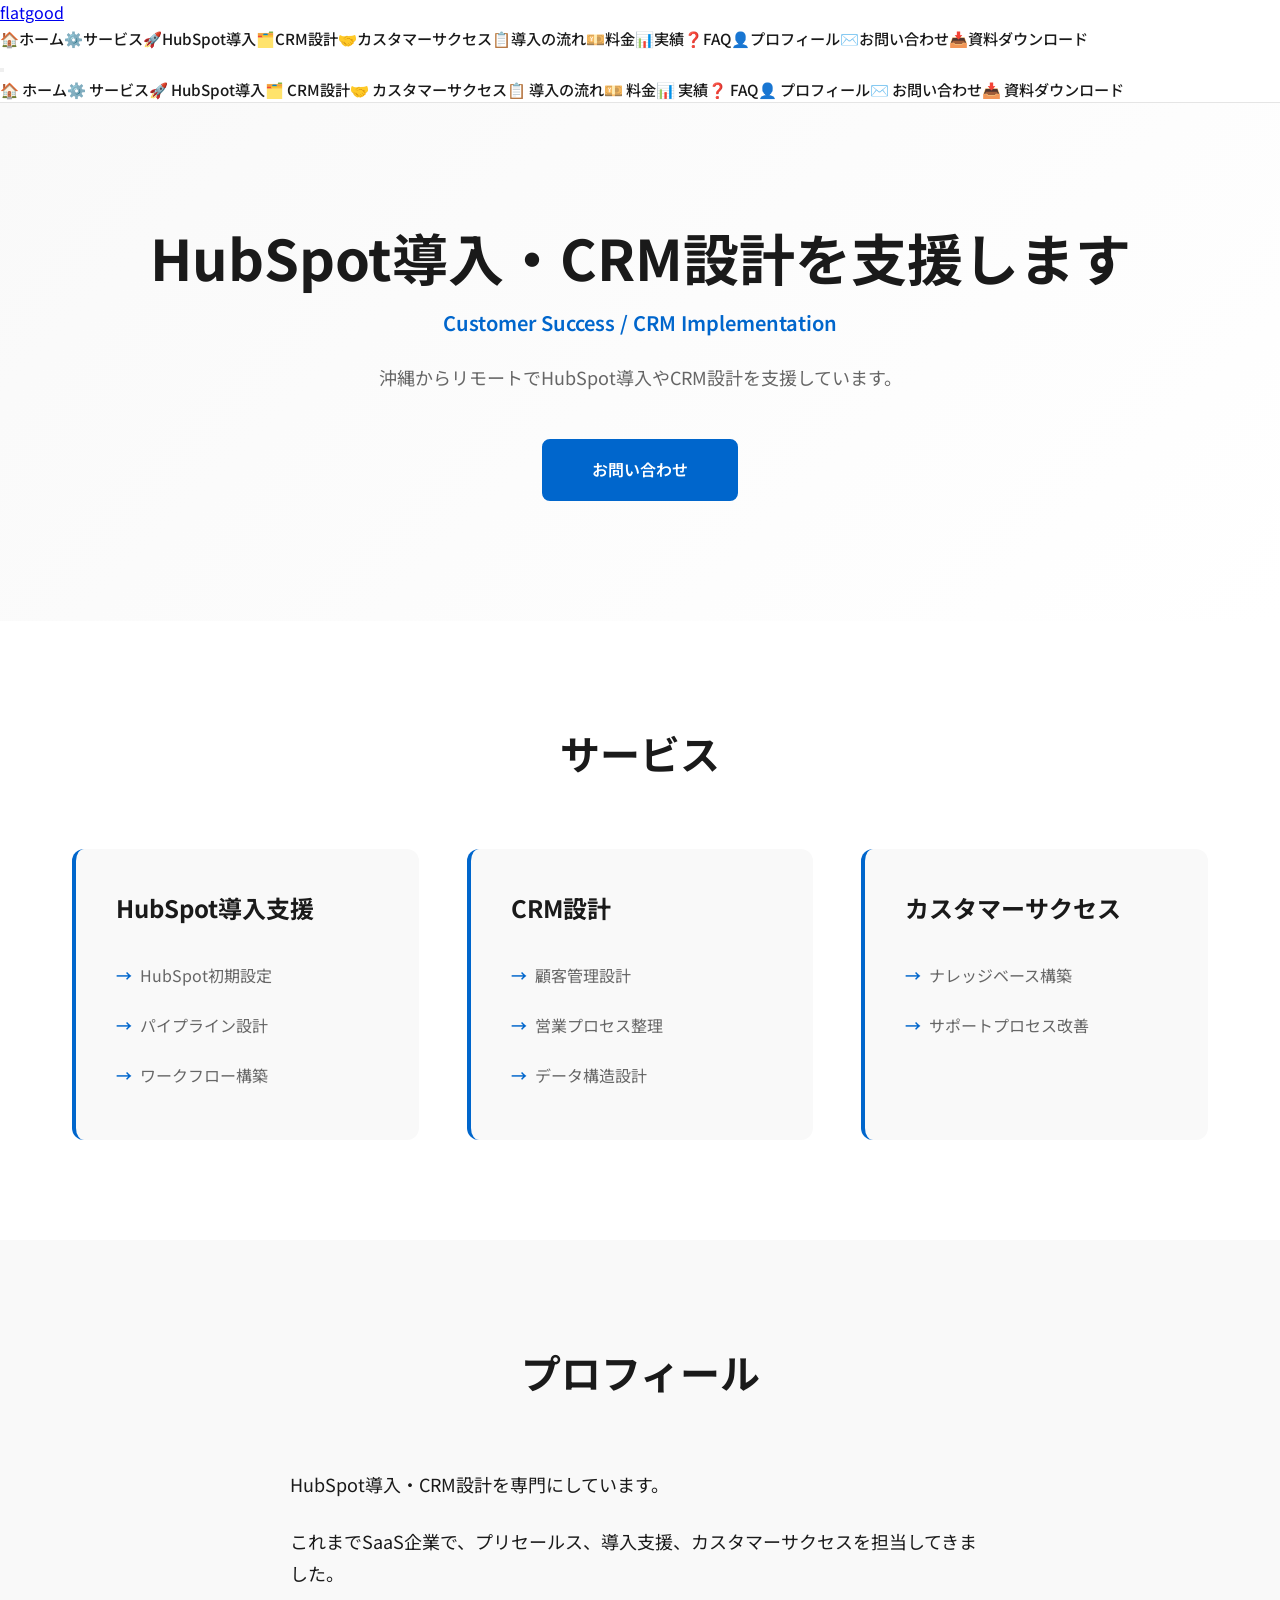
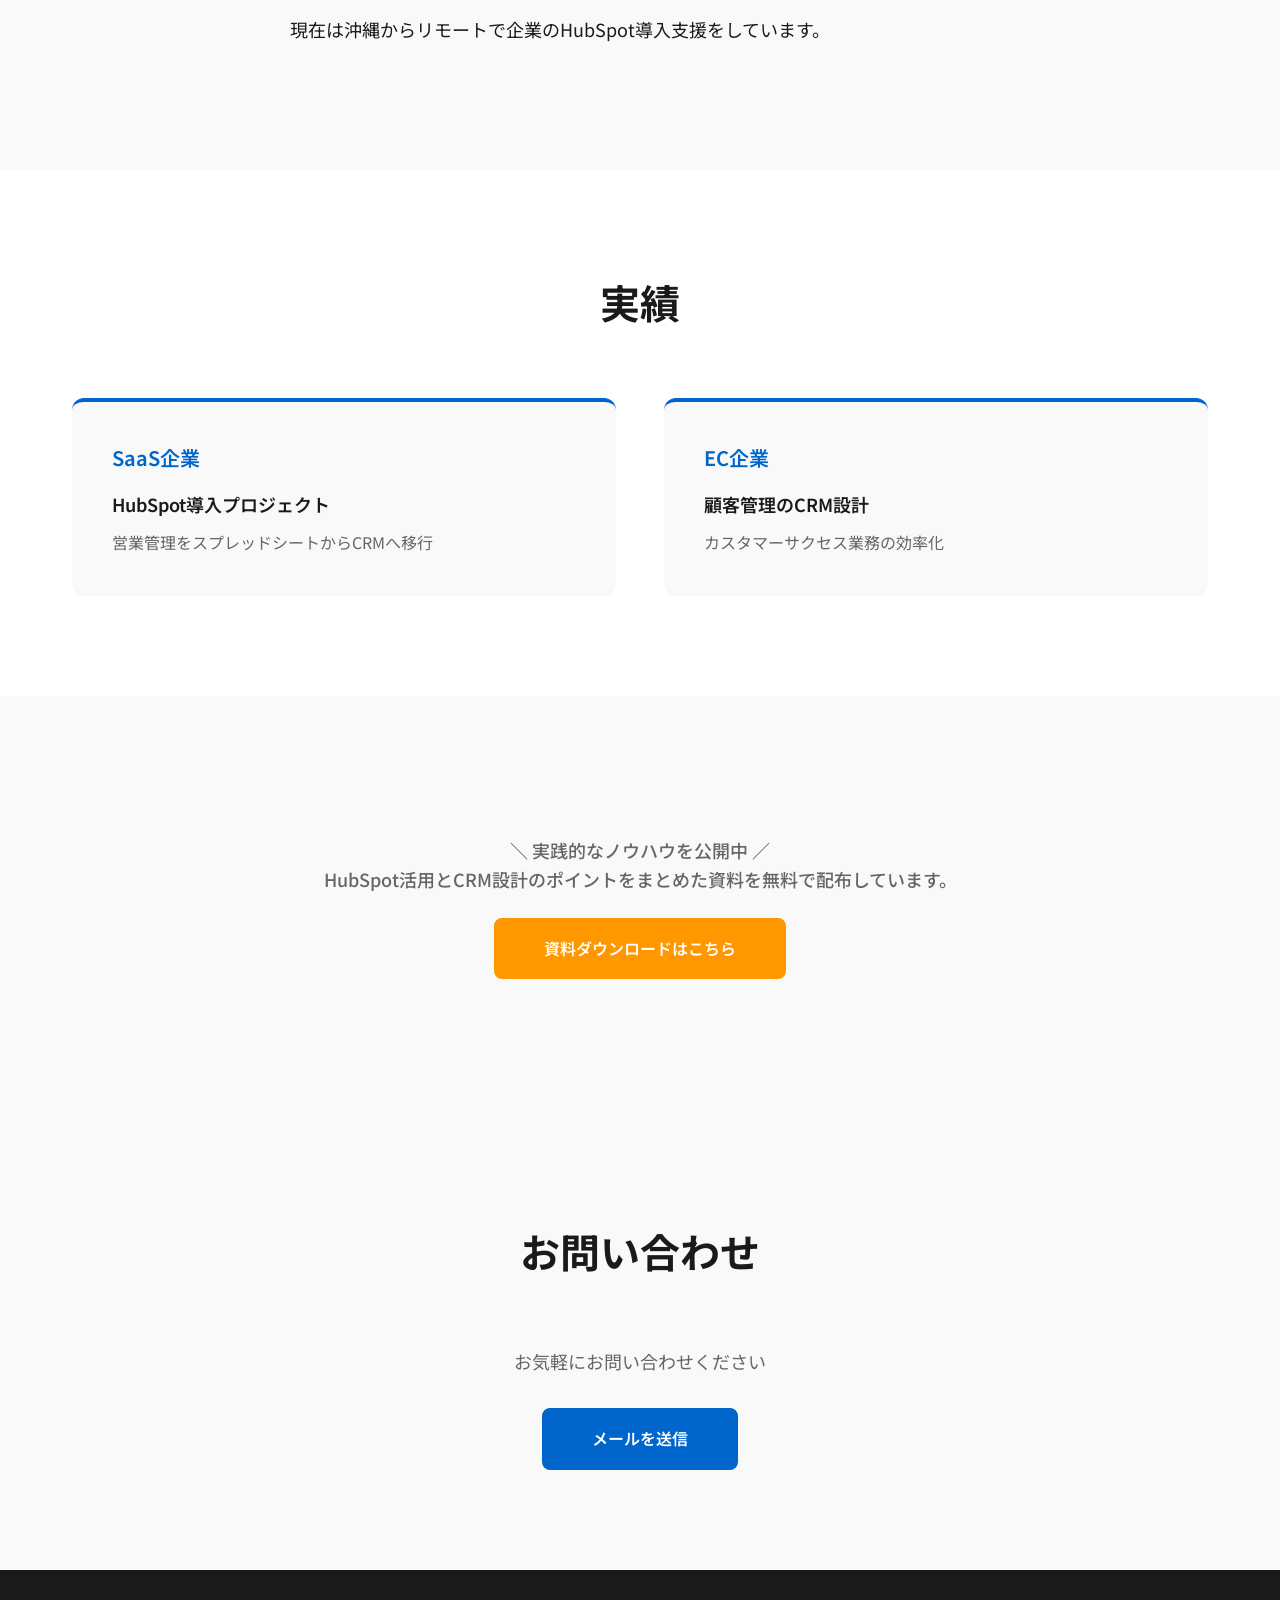
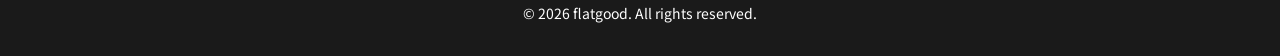
==== commit 1189f8b7: "Update index.html" ====
--- a/index.html
+++ b/index.html
@@ -35,7 +35,7 @@
         { label: 'FAQ',                icon: '❓', href: 'pages/faq.html' },
         { label: 'プロフィール',        icon: '👤', href: 'pages/profile.html' },
         { label: 'お問い合わせ',        icon: '✉️', href: 'pages/contact.html' },
-        { label: '資料ダウンロード',        icon: '✉️', href: 'pages/download.html' },
+        { label: '資料ダウンロード', icon: '📥', href: 'pages/download.html' }
     ];
     document.addEventListener('DOMContentLoaded', function () {
         const currentPage = 'index.html';
